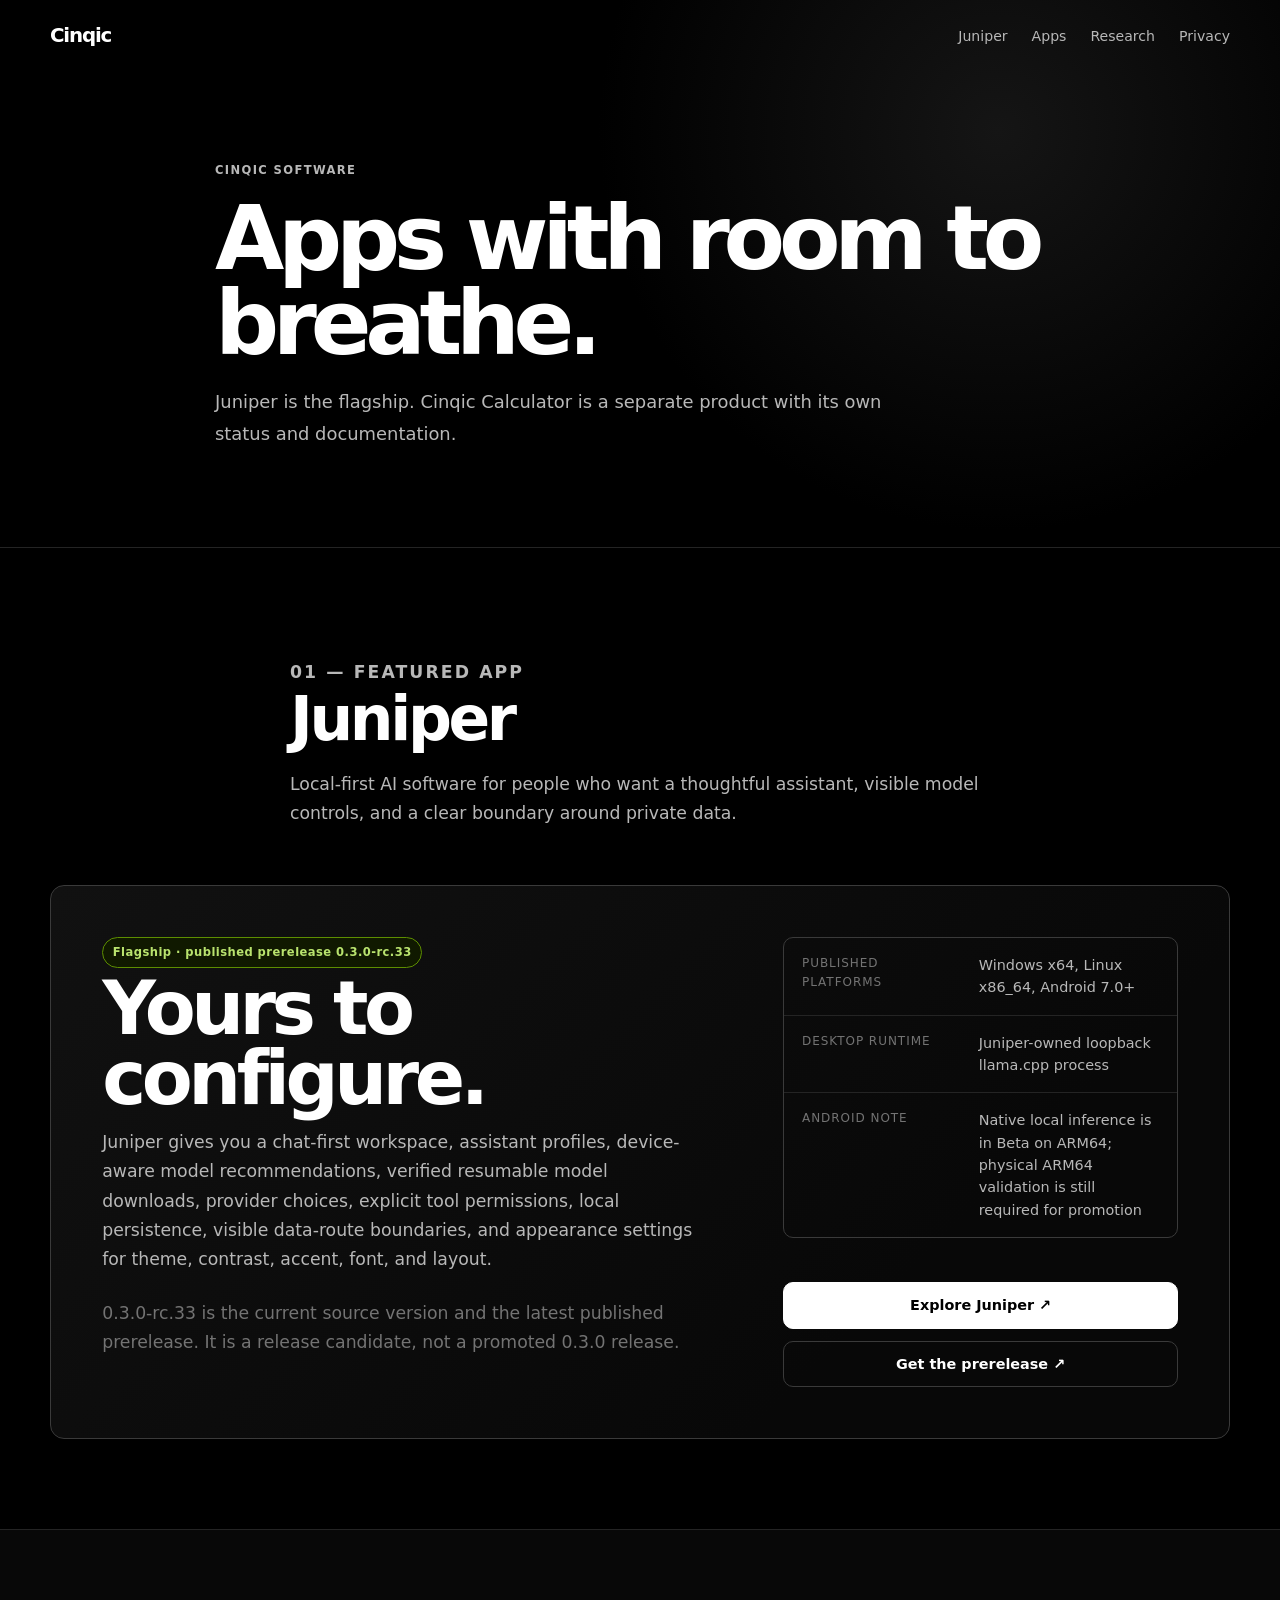
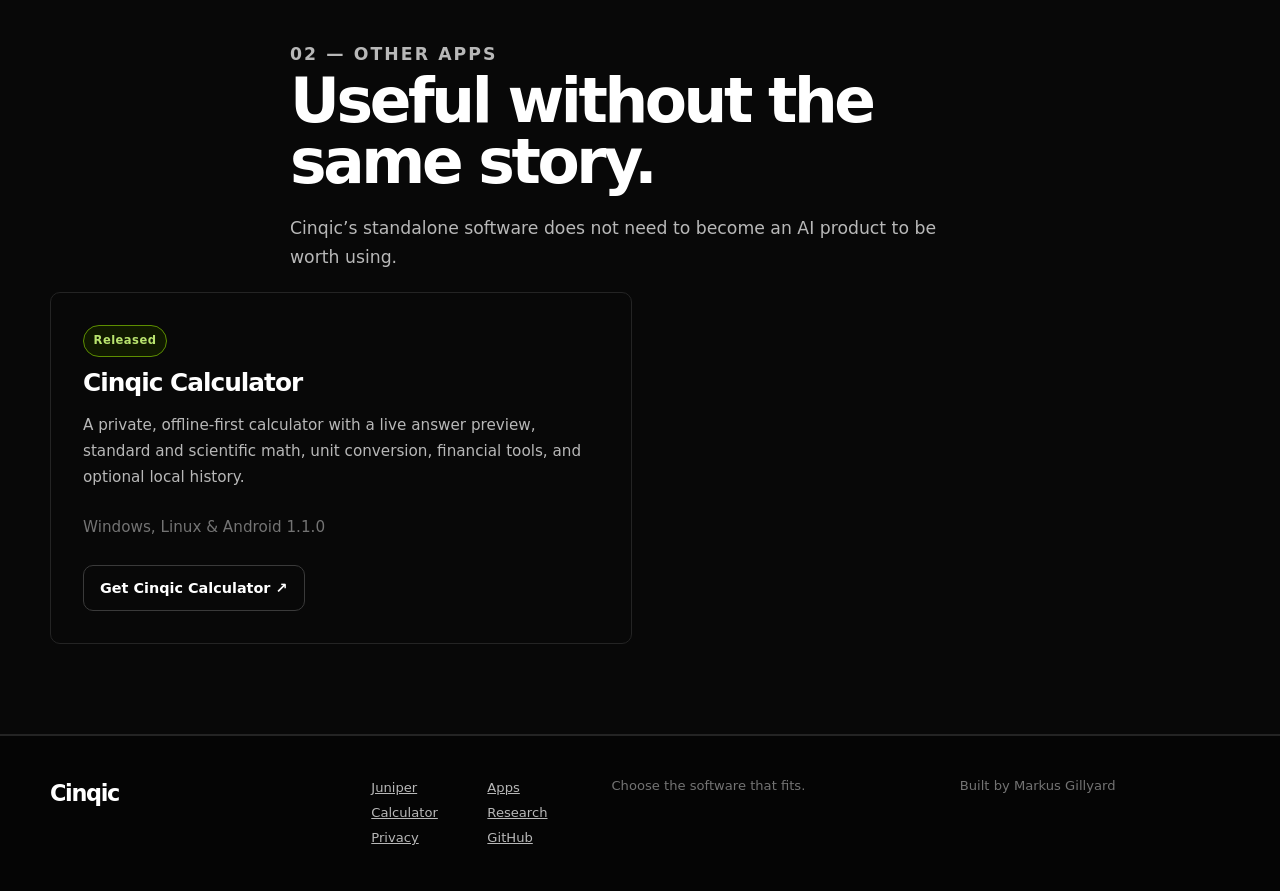
==== apps/index.html @ c2f8bd8b "Remove Cinqic Notes, refresh research, move links to Cinqic-Research Cinqic Notes is no longer part " ====
<!doctype html>
<html lang="en">
<head>
  <meta charset="utf-8">
  <meta name="viewport" content="width=device-width,initial-scale=1">
  <meta name="description" content="Browse Cinqic Apps: Juniper and Cinqic Calculator.">
  <meta name="theme-color" content="#000000">
  <link rel="canonical" href="https://cinqic.com/apps/">
  <meta property="og:title" content="Apps | Cinqic">
  <meta property="og:description" content="Explore Cinqic's standalone software, with Juniper as the flagship app.">
  <meta property="og:type" content="website">
  <meta property="og:url" content="https://cinqic.com/apps/">
  <meta property="og:image" content="https://cinqic.com/assets/img/cinqic-social.svg">
  <meta name="twitter:card" content="summary_large_image">
  <meta name="twitter:title" content="Apps | Cinqic">
  <meta name="twitter:description" content="Explore Cinqic's standalone software, with Juniper as the flagship app.">
  <meta name="twitter:image" content="https://cinqic.com/assets/img/cinqic-social.svg">
  <link rel="icon" href="/favicon.svg" type="image/svg+xml">
  <link rel="manifest" href="/site.webmanifest">
  <link rel="stylesheet" href="/assets/css/site.css">
  <title>Apps | Cinqic</title>
</head>
<body>
  <a class="skip" href="#main-content">Skip to content</a>
  <header class="site-header" data-header><div class="shell header-inner"><a class="wordmark" href="/" aria-label="Cinqic home">Cinqic</a><button class="menu-button" type="button" aria-expanded="false" aria-controls="site-nav">Menu</button><nav aria-label="Main navigation"><ul class="nav-list" id="site-nav"><li><a href="/juniper/">Juniper</a></li><li><a href="/apps/" aria-current="page">Apps</a></li><li><a href="/research/">Research</a></li><li><a href="/privacy/">Privacy</a></li></ul></nav></div></header>

  <main id="main-content">
    <section class="page-hero page-hero--compact" aria-labelledby="hero-title"><div class="shell prose" data-reveal><p class="eyebrow">Cinqic software</p><h1 id="hero-title">Apps with room to breathe.</h1><p>Juniper is the flagship. Cinqic Calculator is a separate product with its own status and documentation.</p></div></section>

    <section class="section" aria-labelledby="juniper-title">
      <div class="shell section-heading" data-reveal><p class="section-index">01 &mdash; Featured app</p><h2 id="juniper-title">Juniper</h2><p>Local-first AI software for people who want a thoughtful assistant, visible model controls, and a clear boundary around private data.</p></div>
      <div class="shell app-featured" data-reveal>
        <div class="app-featured-copy"><span class="status-pill status-pill--active">Flagship · published prerelease 0.3.0-rc.33</span><h2>Yours to configure.</h2><p>Juniper gives you a chat-first workspace, assistant profiles, device-aware model recommendations, verified resumable model downloads, provider choices, explicit tool permissions, local persistence, visible data-route boundaries, and appearance settings for theme, contrast, accent, font, and layout.</p><p class="detail-note">0.3.0-rc.33 is the current source version and the latest published prerelease. It is a release candidate, not a promoted 0.3.0 release.</p></div>
        <div class="app-featured-side"><dl class="spec-panel" aria-label="Juniper availability"><div><dt>Published platforms</dt><dd>Windows x64, Linux x86_64, Android 7.0+</dd></div><div><dt>Desktop runtime</dt><dd>Juniper-owned loopback llama.cpp process</dd></div><div><dt>Android note</dt><dd>Native local inference is in Beta on ARM64; physical ARM64 validation is still required for promotion</dd></div></dl><div class="button-row"><a class="button primary" href="/juniper/">Explore Juniper ↗</a><a class="button secondary" href="https://github.com/Cinqic-Research/Juniper-App/releases/tag/v0.3.0-rc.33" rel="noopener noreferrer">Get the prerelease ↗</a></div></div>
      </div>
    </section>

    <section class="section section--soft" aria-labelledby="other-apps-title">
      <div class="shell section-heading" data-reveal><p class="section-index">02 &mdash; Other apps</p><h2 id="other-apps-title">Useful without the same story.</h2><p>Cinqic&rsquo;s standalone software does not need to become an AI product to be worth using.</p></div>
      <div class="shell app-grid" data-reveal>
        <article class="app-card"><span class="status-pill status-pill--active">Released</span><h3>Cinqic Calculator</h3><p>A private, offline-first calculator with a live answer preview, standard and scientific math, unit conversion, financial tools, and optional local history.</p><p class="detail-note">Windows, Linux &amp; Android 1.1.0</p><div class="button-row"><a class="button secondary" href="/calculator/">Get Cinqic Calculator ↗</a></div></article>
      </div>
    </section>

  </main>

  <footer class="site-footer"><div class="shell footer-grid footer-grid--wide"><p class="footer-wordmark">Cinqic</p><div class="footer-links"><a href="/juniper/">Juniper</a><a href="/apps/">Apps</a><a href="/calculator/">Calculator</a><a href="/research/">Research</a><a href="/privacy/">Privacy</a><a href="https://github.com/Cinqic-Research/cinqic.com" rel="noopener noreferrer">GitHub</a></div><p class="footer-note">Choose the software that fits.</p><p class="footer-note">Built by Markus Gillyard<br><span data-company-copy></span></p></div></footer>
  <script src="/assets/js/company.js"></script><script src="/assets/js/site.js"></script>
</body>
</html>
---- assets/css/site.css ----
:root{--background:#000;--surface:#080808;--surface-elevated:#101010;--surface-soft:#161616;--text-primary:#fff;--text-secondary:#b8b8b8;--text-muted:#737373;--border:#242424;--border-strong:#3a3a3a;--accent:#fff;--accent-contrast:#000;--max:1180px;--radius:10px;--space:clamp(4.5rem,9vw,9rem)}
.juniper-identity{display:flex;align-items:center;gap:.55rem}.juniper-identity img{width:22px;height:22px;object-fit:contain}.interface-concept{background:#050505}.interface-concept-layout{display:grid;grid-template-columns:minmax(250px,.7fr) minmax(0,1fr);gap:clamp(2.5rem,10vw,10rem);align-items:center}.interface-figure{max-width:520px;margin:0 auto}.interface-image-frame{overflow:hidden;border:1px solid var(--border-strong);border-radius:14px;background:#000}.interface-image-frame img{display:block;width:100%;height:auto}.interface-figure figcaption{margin-top:.8rem;color:var(--text-muted);font-size:.78rem;line-height:1.5}.interface-copy h2{margin:0;letter-spacing:-.055em;font-size:clamp(2.3rem,4.8vw,4.8rem);line-height:1}.interface-copy>p:not(.section-index){max-width:570px;margin:1.3rem 0 0;color:var(--text-secondary);font-size:clamp(1rem,1.35vw,1.12rem);line-height:1.7}
*{box-sizing:border-box}html{scroll-behavior:smooth;background:var(--background)}body{margin:0;background:var(--background);color:var(--text-primary);font-family:Inter,Geist,ui-sans-serif,system-ui,-apple-system,BlinkMacSystemFont,"Segoe UI",sans-serif;font-size:16px;line-height:1.55;overflow-x:hidden}body.menu-open{overflow:hidden}a{color:inherit}button{font:inherit}.shell{width:min(calc(100% - 2.5rem),var(--max));margin:auto}.skip{position:absolute;z-index:20;left:1rem;top:-4rem;background:#fff;color:#000;padding:.65rem 1rem;border-radius:0 0 7px 7px;font-weight:700}.skip:focus{top:0}.site-header{position:fixed;z-index:10;top:0;left:0;right:0;transition:background .25s,border-color .25s,backdrop-filter .25s}.site-header.is-scrolled{background:rgba(0,0,0,.84);border-bottom:1px solid var(--border);backdrop-filter:blur(14px)}.header-inner{height:72px;display:flex;align-items:center;gap:1.5rem}.wordmark,.footer-wordmark{font-size:1.24rem;font-weight:800;letter-spacing:-.06em;text-decoration:none}nav{margin-left:auto}.nav-list{display:flex;gap:1.5rem;list-style:none;padding:0;margin:0}.nav-list a{color:var(--text-secondary);font-size:.88rem;text-decoration:none;transition:color .2s}.nav-list a:hover,.nav-list a:focus-visible{color:#fff}.header-cta{border:1px solid var(--border-strong);border-radius:8px;padding:.48rem .72rem;font-size:.8rem;font-weight:700;text-decoration:none;white-space:nowrap;transition:background .2s,color .2s,transform .2s}.header-cta:hover{background:#fff;color:#000;transform:translateY(-1px)}.menu-button{display:none;border:1px solid var(--border-strong);border-radius:8px;background:transparent;color:#fff;padding:.45rem .7rem}.hero{min-height:100svh;display:flex;align-items:center;padding:7.5rem 0 4.5rem;border-bottom:1px solid var(--border);background:radial-gradient(circle at 75% 40%,#151515 0,transparent 30rem)}.hero-grid{display:grid;grid-template-columns:minmax(0,1.05fr) minmax(360px,.95fr);gap:clamp(2.5rem,7vw,7rem);align-items:center}.eyebrow,.section-index{margin:0 0 1rem;color:var(--text-muted);font-size:.72rem;font-weight:750;letter-spacing:.12em;text-transform:uppercase}.hero h1{max-width:750px;margin:0;letter-spacing:-.07em;font-size:clamp(3rem,6.8vw,6.65rem);line-height:.94}.lede{max-width:630px;margin:1.75rem 0 0;color:var(--text-secondary);font-size:clamp(1rem,1.5vw,1.2rem);line-height:1.65}.button-row{display:flex;flex-wrap:wrap;gap:.75rem;margin-top:2rem}.button{display:inline-flex;align-items:center;justify-content:center;gap:.5rem;min-height:46px;padding:.7rem 1rem;border:1px solid #fff;border-radius:var(--radius);font-size:.9rem;font-weight:750;text-decoration:none;transition:background .2s,color .2s,transform .2s}.button:hover{transform:translateY(-2px)}.button.primary{background:#fff;color:#000}.button.primary:hover{background:#dcdcdc}.button.secondary{border-color:var(--border-strong);color:#fff}.button.secondary:hover{background:#fff;color:#000}.hero-status,.launch-note{font-size:.82rem;color:var(--text-secondary)}.hero-status{display:flex;align-items:center;gap:.5rem;margin:2.5rem 0 0}.launch-note{margin:.45rem 0 0}.status-dot,.pulse{width:.45rem;height:.45rem;border-radius:50%;background:#fff;display:inline-block;box-shadow:0 0 0 4px #222;animation:blink 2.5s ease-in-out infinite}.product-preview{background:var(--surface);border:1px solid var(--border-strong);border-radius:14px;overflow:hidden;box-shadow:0 24px 80px rgba(0,0,0,.45);transform:perspective(1100px) rotateX(var(--tilt-x,0)) rotateY(var(--tilt-y,0));transition:transform .18s ease}.preview-top,.preview-footer,.preview-activity{display:flex;align-items:center;gap:.7rem;color:var(--text-muted);font-size:.7rem;letter-spacing:.06em;text-transform:uppercase}.preview-top{padding:.8rem 1rem;border-bottom:1px solid var(--border)}.preview-mark{display:grid;place-items:center;width:23px;height:23px;border:1px solid var(--border-strong);border-radius:50%;color:#fff;font-weight:800}.preview-local{margin-left:auto;color:#d4d4d4}.preview-body{padding:1.2rem}.preview-message{max-width:82%;margin-bottom:1.1rem}.preview-message span{display:block;margin-bottom:.35rem;color:var(--text-muted);font-size:.7rem;text-transform:uppercase;letter-spacing:.1em}.preview-message p{margin:0;padding:.75rem .85rem;border:1px solid var(--border);border-radius:8px;color:var(--text-secondary);font-size:.9rem}.preview-message.user{margin-left:auto}.preview-message.user p{background:#171717;color:#f5f5f5}.preview-activity{justify-content:space-between;margin-top:2rem;padding:.65rem 0;border-top:1px solid var(--border);font-size:.61rem}.preview-activity span:last-child{color:#555}.pulse{width:.3rem;height:.3rem;box-shadow:none}.preview-input{display:flex;align-items:center;justify-content:space-between;margin:0 1.2rem;padding:.75rem .85rem;border:1px solid var(--border-strong);border-radius:8px;color:var(--text-muted);font-size:.82rem}.preview-input button{display:grid;place-items:center;width:24px;height:24px;border:0;border-radius:5px;background:#fff;color:#000;font-weight:800}.preview-footer{justify-content:space-between;padding:1rem 1.2rem;font-size:.6rem}.section{padding:var(--space) 0;border-bottom:1px solid var(--border)}.split-layout{display:grid;grid-template-columns:minmax(0,.9fr) minmax(0,1.1fr);gap:clamp(2rem,9vw,10rem);align-items:start}.section h2,.choice-section h2,.closing h2{margin:0;letter-spacing:-.055em;font-size:clamp(2.3rem,4.8vw,4.8rem);line-height:1}.intro-copy p,.section-heading>p,.development-intro>p,.company-grid>div>p{margin:0;color:var(--text-secondary);font-size:clamp(1rem,1.35vw,1.12rem);line-height:1.7}.principles-grid{display:grid;grid-template-columns:repeat(4,1fr);margin-top:clamp(3rem,7vw,6rem);border-top:1px solid var(--border)}.principles-grid article{min-height:220px;padding:1.3rem 1.25rem;border-right:1px solid var(--border);transition:background .2s}.principles-grid article:first-child{border-left:1px solid var(--border)}.principles-grid article:hover{background:var(--surface)}.principles-grid span{color:var(--text-muted);font-size:.7rem}.principles-grid h3{margin:4rem 0 .6rem;font-size:1.02rem}.principles-grid p{margin:0;color:var(--text-secondary);font-size:.88rem}.development{background:var(--surface)}.development-grid,.company-grid{display:grid;grid-template-columns:repeat(2,minmax(0,1fr));gap:clamp(2.5rem,9vw,9rem);align-items:start}.development-intro h2{margin:.35rem 0;letter-spacing:-.06em;font-size:clamp(3.5rem,6vw,6rem);line-height:.9}.section-lede{margin-bottom:1.7rem!important;color:#fff!important;font-size:1.2rem!important}.spec-panel{margin:0;border:1px solid var(--border-strong);border-radius:var(--radius);overflow:hidden}.spec-panel div{display:grid;grid-template-columns:45% 1fr;gap:1rem;padding:1rem 1.1rem;border-bottom:1px solid var(--border)}.spec-panel div:last-child{border:0}.spec-panel dt{color:var(--text-muted);font-size:.75rem;text-transform:uppercase;letter-spacing:.08em}.spec-panel dd{margin:0;color:var(--text-secondary);font-size:.9rem}.system-row{display:flex;align-items:center;flex-wrap:wrap;gap:.65rem;margin-top:4rem;padding-top:1.4rem;border-top:1px solid var(--border);color:var(--text-muted);font-size:.78rem}.system-row i{width:14px;height:1px;background:var(--border-strong)}.system-row strong{color:#fff;font-weight:650}.section-heading{max-width:700px}.section-heading>p{margin-top:1.3rem}.ecosystem-layout{display:grid;grid-template-columns:minmax(0,1.4fr) minmax(260px,.6fr);gap:clamp(2rem,6vw,6rem);margin-top:4rem;align-items:center}.orbit{position:relative;min-height:480px;border:1px solid var(--border);border-radius:14px;background:radial-gradient(circle at center,#141414 0,transparent 34%),linear-gradient(90deg,transparent calc(50% - .5px),#222 calc(50% - .5px),#222 calc(50% + .5px),transparent calc(50% + .5px)),linear-gradient(transparent calc(50% - .5px),#222 calc(50% - .5px),#222 calc(50% + .5px),transparent calc(50% + .5px))}.orbit:before,.orbit:after{content:"";position:absolute;border:1px solid #282828;border-radius:50%;inset:18% 26%}.orbit:after{inset:7% 15%;border-style:dashed}.orbit-core{position:absolute;top:50%;left:50%;z-index:1;display:flex;flex-direction:column;align-items:center;justify-content:center;width:108px;height:108px;transform:translate(-50%,-50%);border:1px solid #fff;border-radius:50%;background:#fff;color:#000;font-size:1.05rem;font-weight:800;letter-spacing:-.04em}.orbit-core small{font-size:.58rem;font-weight:600;letter-spacing:.04em;text-transform:uppercase}.orbit-item{position:absolute;z-index:2;border:1px solid var(--border-strong);border-radius:7px;background:#0c0c0c;color:var(--text-secondary);padding:.55rem .65rem;font-size:.76rem;text-align:left;cursor:pointer;transition:background .2s,color .2s,border-color .2s,transform .2s}.orbit-item:hover,.orbit-item:focus-visible,.orbit-item.active{border-color:#fff;background:#fff;color:#000;transform:translateY(-2px)}.orbit-item span{margin-right:.35rem;font-size:.58rem;opacity:.7}.orbit-item:nth-of-type(2){top:12%;left:12%}.orbit-item:nth-of-type(3){top:12%;right:12%}.orbit-item:nth-of-type(4){top:46%;left:5%}.orbit-item:nth-of-type(5){top:46%;right:5%}.orbit-item:nth-of-type(6){bottom:12%;left:12%}.orbit-item:nth-of-type(7){bottom:12%;right:12%}.ecosystem-detail{border-left:1px solid var(--border-strong);padding-left:1.5rem}.ecosystem-detail h3{margin:0 0 .85rem;font-size:1.6rem;letter-spacing:-.04em}.ecosystem-detail>p:not(.eyebrow){margin:0;color:var(--text-secondary)}.detail-note{margin-top:1.5rem!important;color:var(--text-muted)!important;font-size:.78rem}.philosophy{background:#050505}.philosophy-list{display:grid;grid-template-columns:repeat(2,1fr);margin-top:4.5rem;border-top:1px solid var(--border)}.philosophy-list article{padding:1.35rem 0;display:grid;grid-template-columns:1fr 1.1fr;gap:1.5rem;border-bottom:1px solid var(--border)}.philosophy-list article:nth-child(odd){padding-right:2rem;border-right:1px solid var(--border)}.philosophy-list article:nth-child(even){padding-left:2rem}.philosophy-list h3{margin:0;font-size:.95rem}.philosophy-list p{margin:0;color:var(--text-secondary);font-size:.88rem}.philosophy-close{max-width:760px;margin-top:4rem}.philosophy-close p{margin:0;color:#fff;font-size:clamp(1.35rem,2.1vw,2rem);line-height:1.35;letter-spacing:-.03em}.philosophy-close small{display:block;margin-top:1.1rem;color:var(--text-muted)}.choice-section{padding:var(--space) 0;border-bottom:1px solid var(--border);background:#fff;color:#000}.choice-section h2{max-width:700px}.choice-section p:last-child{max-width:770px;margin:1.5rem 0 0;font-size:clamp(1.1rem,1.7vw,1.4rem);line-height:1.55}.choice-section .section-index{color:#555}.company-grid>div>p:first-of-type{margin-top:1.4rem}.company-grid .launch-note{margin-top:1rem!important;font-size:.82rem}.value-list{display:grid;grid-template-columns:repeat(2,1fr);gap:0;margin:0;padding:0;list-style:none;counter-reset:value;border-top:1px solid var(--border)}.value-list li{counter-increment:value;padding:.85rem 0;border-bottom:1px solid var(--border);color:var(--text-secondary);font-size:.86rem}.value-list li:before{content:"0" counter(value);display:block;margin-bottom:.25rem;color:var(--text-muted);font-size:.65rem}.value-list li:nth-child(odd){padding-right:1rem;border-right:1px solid var(--border)}.value-list li:nth-child(even){padding-left:1rem}.closing{padding:var(--space) 0;background:radial-gradient(circle at 50% 100%,#1a1a1a 0,transparent 28rem)}.closing-inner{max-width:780px}.closing h2{max-width:700px}.closing p:not(.eyebrow){max-width:620px;margin:1.5rem 0 0;color:var(--text-secondary);font-size:1.1rem}.site-footer{padding:2.5rem 0;border-top:1px solid var(--border);background:#050505;color:var(--text-secondary);font-size:.82rem}.footer-grid{display:grid;grid-template-columns:1.2fr 1fr .6fr 1fr;gap:1.5rem}.footer-grid p{margin:0}.footer-grid a{color:var(--text-secondary);line-height:1.9}.footer-wordmark{color:#fff;font-size:1.4rem}[data-reveal]{opacity:0;transform:translateY(16px);transition:opacity .55s ease,transform .55s ease}[data-reveal].is-visible{opacity:1;transform:none}:focus-visible{outline:2px solid #fff;outline-offset:3px}@keyframes blink{50%{opacity:.4}}
@media(max-width:820px){.header-inner{height:64px;gap:.65rem}.menu-button{display:block;margin-left:auto}.header-cta{display:none}.nav-list{position:absolute;top:64px;right:1.25rem;left:1.25rem;display:none;flex-direction:column;gap:0;border:1px solid var(--border-strong);border-radius:10px;background:#080808;padding:.5rem}.nav-list.is-open{display:flex}.nav-list a{display:block;padding:.75rem}.hero{padding-top:6rem}.hero-grid,.split-layout,.development-grid,.company-grid,.ecosystem-layout,.interface-concept-layout{grid-template-columns:1fr}.hero-grid{gap:3rem}.product-preview{max-width:600px}.principles-grid{grid-template-columns:repeat(2,1fr)}.principles-grid article:nth-child(3){border-left:1px solid var(--border)}.philosophy-list{grid-template-columns:1fr}.philosophy-list article:nth-child(odd),.philosophy-list article:nth-child(even){padding:1.2rem 0;border-right:0}.interface-figure{max-width:480px;margin-left:0}.footer-grid{grid-template-columns:repeat(2,1fr)}}
@media(max-width:560px){.shell{width:min(calc(100% - 2rem),var(--max))}.hero h1{font-size:clamp(2.85rem,15vw,4.2rem)}.hero-status{align-items:flex-start;line-height:1.45}.principles-grid{grid-template-columns:1fr}.principles-grid article,.principles-grid article:nth-child(3){min-height:auto;border-left:1px solid var(--border);border-bottom:1px solid var(--border)}.principles-grid h3{margin:1.7rem 0 .5rem}.spec-panel div{grid-template-columns:1fr;gap:.25rem}.system-row{gap:.55rem}.system-row i{display:none}.orbit{min-height:auto;display:grid;gap:.65rem;padding:1rem;background:#080808}.orbit:before,.orbit:after{display:none}.orbit-core{position:static;width:100%;height:auto;transform:none;padding:.8rem;border-radius:8px}.orbit-item,.orbit-item:nth-of-type(n){position:static;width:100%;padding:.75rem}.ecosystem-detail{padding-left:1rem}.philosophy-list article{grid-template-columns:1fr;gap:.4rem}.value-list{grid-template-columns:1fr}.value-list li:nth-child(odd),.value-list li:nth-child(even){padding: .8rem 0;border-right:0}.footer-grid{grid-template-columns:1fr;gap:.85rem}.button-row{flex-direction:column}.button{width:100%}}
.orbit-item:nth-of-type(1){top:12%;left:12%}.orbit-item:nth-of-type(2){top:12%;right:12%;left:auto}.orbit-item:nth-of-type(3){top:46%;left:5%;right:auto}.orbit-item:nth-of-type(4){top:46%;right:5%;left:auto}.orbit-item:nth-of-type(5){bottom:12%;left:12%;right:auto;top:auto}.orbit-item:nth-of-type(6){bottom:12%;right:12%;left:auto;top:auto}
[data-reveal]{opacity:1;transform:none}[data-reveal].will-reveal{opacity:0;transform:translateY(16px)}[data-reveal].will-reveal.is-visible{opacity:1;transform:none}
@media(max-width:560px){.orbit-item,.orbit-item:nth-of-type(n){position:static;top:auto;right:auto;bottom:auto;left:auto;width:100%;padding:.75rem}}
@media(prefers-reduced-motion:reduce){html{scroll-behavior:auto}*,*:before,*:after{animation-duration:.01ms!important;animation-iteration-count:1!important;transition-duration:.01ms!important}[data-reveal]{opacity:1;transform:none}}
.hero-copy{max-width:820px}.hero-word-heading{max-width:900px;margin:0;letter-spacing:-.07em;font-size:clamp(2.6rem,6.4vw,6rem);line-height:1.02}.hero-word-heading .word{display:inline-block;transition:opacity .2s ease}.hero-word-heading .word:hover,.hero-word-heading .word:focus-visible{opacity:.55}
.release-grid{display:grid;grid-template-columns:repeat(2,minmax(0,1fr));gap:clamp(2.5rem,9vw,9rem);align-items:start}.release-intro h2{margin:.35rem 0;letter-spacing:-.06em;font-size:clamp(3rem,5.5vw,5.5rem);line-height:.95}.release-intro>p{margin:0;color:var(--text-secondary);font-size:clamp(1rem,1.35vw,1.12rem);line-height:1.7}
.release-details{margin-top:1.5rem;color:var(--text-secondary);font-size:.92rem;line-height:1.65}.release-details summary{cursor:pointer;color:#fff;font-weight:650;font-size:.88rem}.release-details summary:focus-visible{outline:2px solid #fff;outline-offset:3px}.release-details p{margin:.9rem 0 0}
.release-goal{margin-top:3.5rem;padding-top:1.4rem;border-top:1px solid var(--border);color:var(--text-muted);font-size:.85rem;line-height:1.65;max-width:820px}
@media(max-width:820px){.release-grid{grid-template-columns:1fr}}
@media(max-width:560px){.hero-word-heading{font-size:clamp(2.4rem,11vw,3.4rem)}}
.tool-flow{display:grid;gap:0;margin:2rem 0 0;padding:0;list-style:none;counter-reset:tool-step}.tool-flow li{display:grid;grid-template-columns:7rem 1fr;gap:1rem;padding:1rem 0;border-top:1px solid var(--border);counter-increment:tool-step}.tool-flow li:before{content:"0" counter(tool-step);color:var(--text-muted);font-size:.7rem}.tool-flow strong{font-size:.94rem}.tool-flow span{color:var(--text-secondary);font-size:.88rem}.phase-list{display:grid;grid-template-columns:repeat(2,minmax(0,1fr));gap:0;margin-top:3.5rem;padding:0;list-style:none;border-top:1px solid var(--border);counter-reset:phase}.phase-list li{display:grid;grid-template-columns:5.2rem minmax(0,1fr);gap:1rem;padding:1rem 0;border-bottom:1px solid var(--border);counter-increment:phase}.phase-list li:nth-child(odd){padding-right:1.5rem;border-right:1px solid var(--border)}.phase-list li:nth-child(even){padding-left:1.5rem}.phase-list li:before{content:"0" counter(phase);color:var(--text-muted);font-size:.7rem}.phase-list span{color:var(--text-muted);font-size:.72rem}.phase-list strong{font-size:.92rem;font-weight:650}.phase-list em{grid-column:2;color:#fff;font-size:.76rem;font-style:normal}.prose{max-width:780px}.page-hero{min-height:100svh;padding:8rem 0 5rem}.prose h1{margin:.35rem 0 2rem;font-size:clamp(3rem,7vw,6rem);letter-spacing:-.07em;line-height:.95}.prose h2{margin:2.5rem 0 .75rem;font-size:1.35rem;letter-spacing:-.04em}.prose p{color:var(--text-secondary);line-height:1.75}.prose .button{margin-top:1rem}
@media(max-width:820px){.phase-list{grid-template-columns:1fr}.phase-list li:nth-child(odd),.phase-list li:nth-child(even){padding:1rem 0;border-right:0}.phase-list li:nth-child(odd){border-right:0}.phase-list li:before{content:""}.phase-list li{grid-template-columns:5.2rem minmax(0,1fr)}}
@media(max-width:560px){.tool-flow li{grid-template-columns:1fr;gap:.35rem}.phase-list li{grid-template-columns:1fr;gap:.35rem}.phase-list em{grid-column:auto}}

/* Current information architecture and shared page primitives. */
:root{--space:clamp(4rem,7vw,7rem)}
.hero--flagship{background:radial-gradient(circle at 82% 38%,#171717 0,transparent 27rem)}
.hero--flagship .hero-copy{max-width:720px}
.hero--flagship h1{max-width:720px}
.hero-kicker{display:flex;align-items:center;gap:.65rem;margin:0 0 1rem;color:var(--text-muted);font-size:.72rem;font-weight:750;letter-spacing:.12em;text-transform:uppercase}
.hero-kicker .status-dot{width:.4rem;height:.4rem;box-shadow:0 0 0 3px #222;animation:none}
.hero-support{max-width:640px;margin:1.1rem 0 0;color:var(--text-muted);font-size:.86rem;line-height:1.6}
.hero-support a,.app-card a,.research-card a,.history-note a{color:#fff;text-underline-offset:3px}
.hero-support a:hover,.app-card a:hover,.research-card a:hover,.history-note a:hover{color:var(--text-secondary)}
.product-preview--flagship{max-width:520px;margin-left:auto}
.preview-rail{display:grid;grid-template-columns:1fr auto;gap:1rem;padding:1rem 1.2rem;border-top:1px solid var(--border);color:var(--text-secondary);font-size:.78rem}
.preview-rail strong{color:#fff;font-weight:650}
.preview-rail span:last-child{color:var(--text-muted)}
.section--soft{background:var(--surface)}
.section--deep{background:#050505}
.section-heading h2{max-width:760px}
.section-heading--wide{max-width:860px}
.section-heading--wide>p{max-width:680px}
.text-link{display:inline-block;margin-top:1.5rem;color:#fff;font-weight:700;text-underline-offset:4px}
.text-link:hover{color:var(--text-secondary)}
.app-featured{display:grid;grid-template-columns:minmax(0,1.2fr) minmax(240px,.8fr);gap:clamp(2rem,7vw,7rem);align-items:start;margin-top:3.5rem;padding:clamp(1.5rem,4vw,3.25rem);border:1px solid var(--border-strong);border-radius:14px;background:linear-gradient(135deg,#111 0%,#080808 72%)}
.app-featured h2{margin:.35rem 0 .9rem;letter-spacing:-.06em;font-size:clamp(2.8rem,5.8vw,5.5rem);line-height:.94}
.app-featured-copy>p:not(.eyebrow){max-width:650px;margin:0;color:var(--text-secondary);font-size:1.08rem;line-height:1.7}
.app-featured-side{display:grid;gap:.75rem}
.app-featured-side .spec-panel{height:max-content}
.app-featured-side .button{width:100%}
.status-pill{display:inline-flex;align-items:center;width:max-content;padding:.36rem .6rem;border:1px solid var(--border-strong);border-radius:99px;color:var(--text-secondary);font-size:.72rem;font-weight:700;letter-spacing:.04em}
.status-pill--active{border-color:#5d8e00;color:#b9e36e;background:#101900}
.status-pill--muted{color:var(--text-muted)}
.app-grid{display:grid;grid-template-columns:repeat(2,minmax(0,1fr));gap:1rem;margin-top:1.25rem}
.app-card,.research-card,.history-note{padding:clamp(1.25rem,2.5vw,2rem);border:1px solid var(--border);border-radius:var(--radius);background:var(--surface)}
.app-card{min-height:270px;display:flex;flex-direction:column}
.app-card h3,.research-card h3{margin:.45rem 0 .7rem;font-size:1.55rem;letter-spacing:-.04em}
.app-card p,.research-card p,.history-note p{margin:0;color:var(--text-secondary);font-size:.95rem;line-height:1.7}
.app-card .button-row,.research-card .button-row{margin-top:auto;padding-top:1.5rem}
.facts-grid{display:grid;grid-template-columns:repeat(3,minmax(0,1fr));gap:1px;margin-top:3.25rem;border:1px solid var(--border);background:var(--border)}
.facts-grid article{min-height:145px;padding:1.3rem;background:var(--surface)}
.facts-grid span{color:var(--text-muted);font-size:.7rem;letter-spacing:.08em;text-transform:uppercase}
.facts-grid h3{margin:2.4rem 0 .45rem;font-size:1rem}
.facts-grid p{margin:0;color:var(--text-secondary);font-size:.85rem;line-height:1.6}
.research-card{display:grid;grid-template-columns:1fr auto;gap:1rem;align-items:start;margin-top:3.25rem;background:#080808}
.research-card .button-row{grid-column:2;grid-row:1 / span 2;margin:0;padding:0}
.research-card .button{white-space:nowrap}
.page-hero--compact{min-height:auto;padding:10rem 0 5rem;border-bottom:1px solid var(--border);background:radial-gradient(circle at 78% 24%,#151515 0,transparent 25rem)}
.page-hero--compact .prose{max-width:850px}
.page-hero--compact .prose h1{max-width:850px;margin-bottom:1.25rem}
.page-hero--compact .prose>p:not(.eyebrow):not(.hero-status){max-width:680px;font-size:1.12rem}
.page-hero--compact .hero-status{margin-top:1.6rem}
.page-hero--compact .button-row{margin-top:1.6rem}
.feature-grid{display:grid;grid-template-columns:repeat(2,minmax(0,1fr));gap:1rem;margin-top:3.25rem}
.feature-card{padding:1.4rem 1.25rem;border-top:1px solid var(--border-strong);background:transparent}
.feature-card span{color:var(--text-muted);font-size:.7rem;letter-spacing:.08em}
.feature-card h3{margin:1.8rem 0 .5rem;font-size:1.06rem}
.feature-card p{margin:0;color:var(--text-secondary);font-size:.9rem;line-height:1.65}
.release-panel{display:grid;grid-template-columns:minmax(0,1fr) minmax(250px,.85fr);gap:clamp(2rem,8vw,8rem);align-items:start;margin-top:3.25rem;padding-top:1.5rem;border-top:1px solid var(--border)}
.release-panel h3{margin:0 0 .55rem;font-size:1.2rem}
.release-panel p{margin:0;color:var(--text-secondary);font-size:.92rem;line-height:1.65}
.release-panel .button-row{margin-top:1.25rem}
.link-list{display:grid;gap:.7rem;margin:0;padding:0;list-style:none}
.link-list li{padding-bottom:.7rem;border-bottom:1px solid var(--border);color:var(--text-secondary);font-size:.85rem;line-height:1.5}
.link-list li:last-child{border-bottom:0}
.link-list a{color:#fff;text-underline-offset:3px}
.callout{margin-top:2rem;padding:1rem 1.15rem;border-left:2px solid #fff;background:var(--surface);color:var(--text-secondary);font-size:.88rem;line-height:1.65}
.callout strong{color:#fff}
.phase-summary{display:grid;grid-template-columns:repeat(4,minmax(0,1fr));gap:1px;margin-top:3.25rem;border:1px solid var(--border);background:var(--border)}
.phase-summary article{min-height:170px;padding:1.2rem;background:#080808}
.phase-summary span{color:var(--text-muted);font-size:.7rem;letter-spacing:.08em;text-transform:uppercase}
.phase-summary h3{margin:2rem 0 .45rem;font-size:1rem}
.phase-summary p{margin:0;color:var(--text-secondary);font-size:.82rem;line-height:1.55}
.research-detail{display:grid;grid-template-columns:minmax(0,1fr) minmax(240px,.75fr);gap:clamp(2rem,8vw,8rem);align-items:start;margin-top:3.25rem}
.research-detail h3{margin:0 0 .7rem;font-size:1.35rem;letter-spacing:-.03em}
.research-detail p{margin:0;color:var(--text-secondary);font-size:.95rem;line-height:1.7}
.research-detail>div:first-child p+p:not(.detail-note){margin-top:.9rem}
.research-detail code{font-size:.88em}
.history-note{margin-top:1.25rem;background:#080808}
.history-note .eyebrow{margin-bottom:.55rem}
.footer-grid--wide{grid-template-columns:1.1fr .8fr 1.2fr 1fr}
.footer-links{display:grid;grid-template-columns:repeat(2,minmax(0,1fr));gap:0 1rem}
.footer-links a{line-height:1.9}
.footer-note{color:var(--text-muted)}
@media(max-width:820px){.app-featured,.release-panel,.research-detail{grid-template-columns:1fr}.product-preview--flagship{margin:0;max-width:600px}.app-grid{grid-template-columns:1fr}.facts-grid{grid-template-columns:1fr}.research-card{grid-template-columns:1fr}.research-card .button-row{grid-column:auto;grid-row:auto;margin-top:.75rem}.phase-summary{grid-template-columns:repeat(2,minmax(0,1fr))}.footer-grid--wide{grid-template-columns:repeat(2,1fr)}}
@media(max-width:560px){.phase-summary,.feature-grid{grid-template-columns:1fr}.app-featured{padding:1.25rem}.footer-grid--wide{grid-template-columns:1fr}.footer-links{grid-template-columns:1fr}.release-panel{padding-top:1rem}}
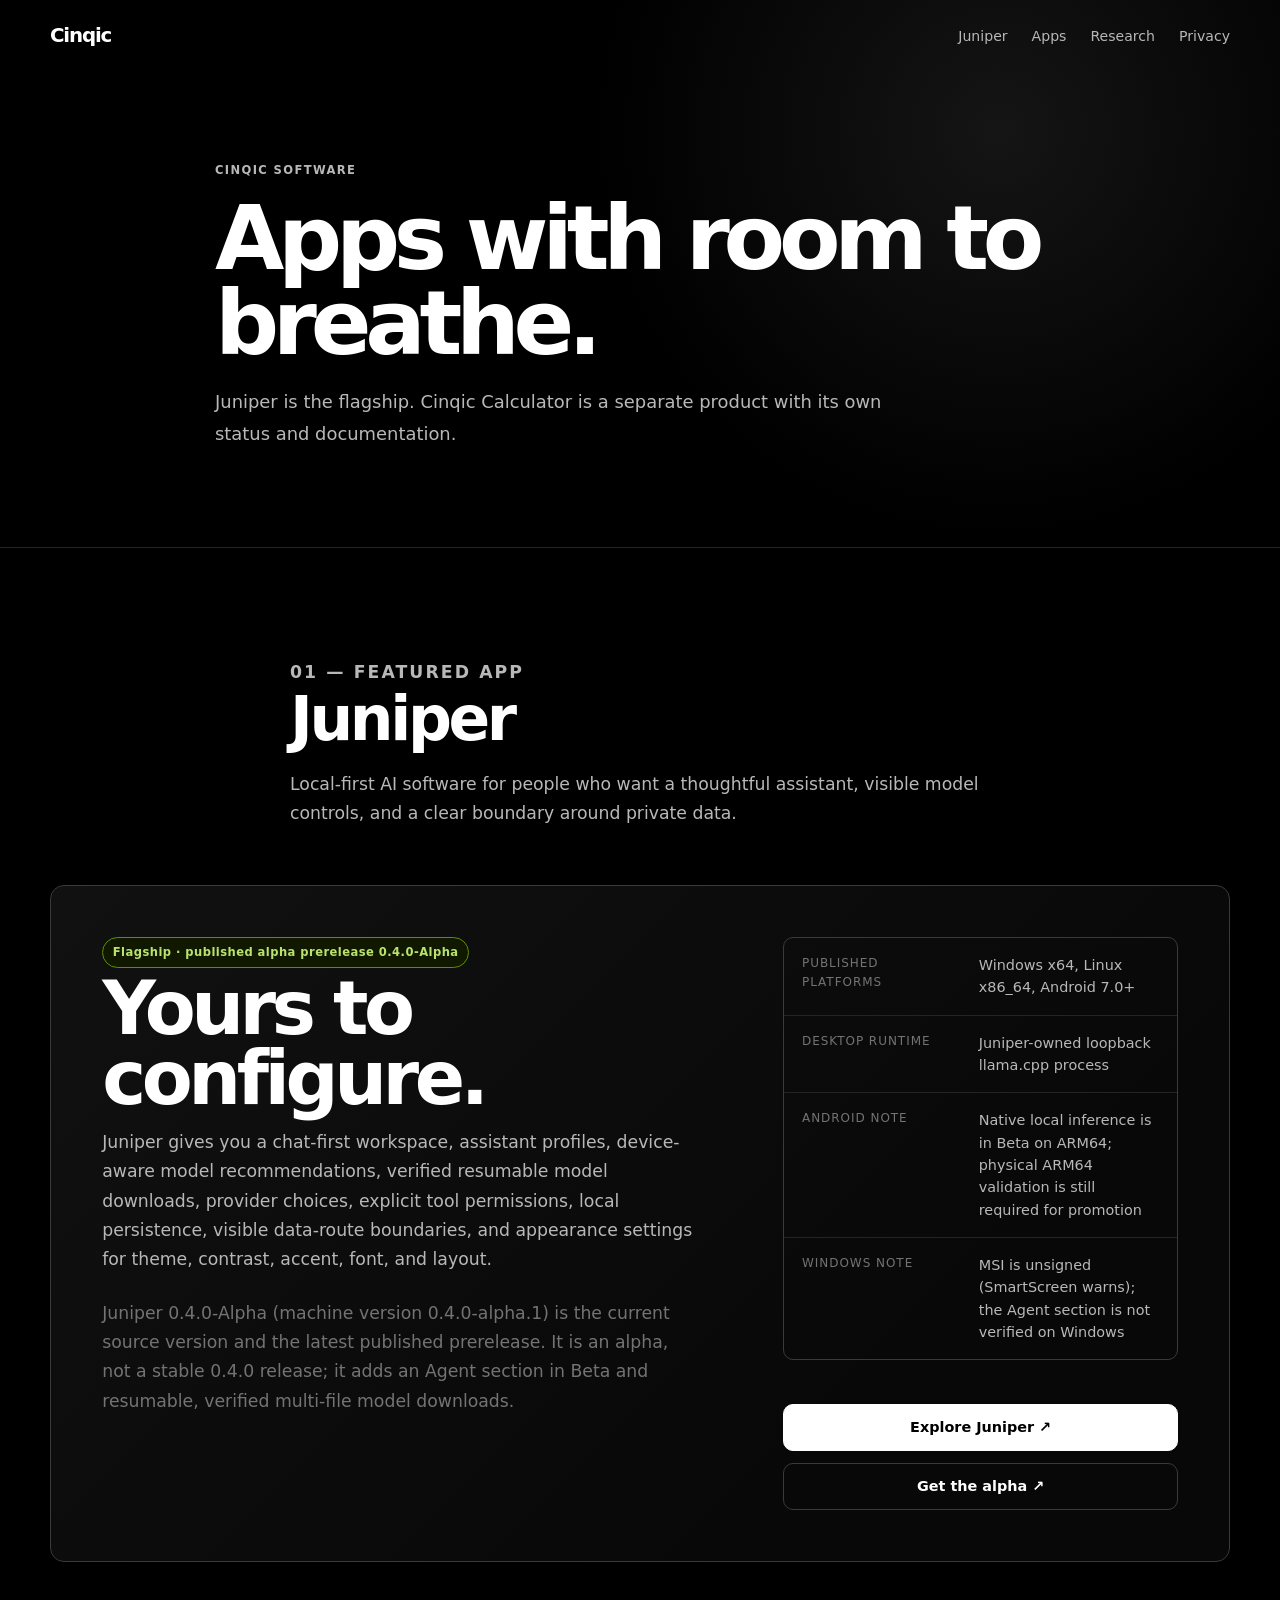
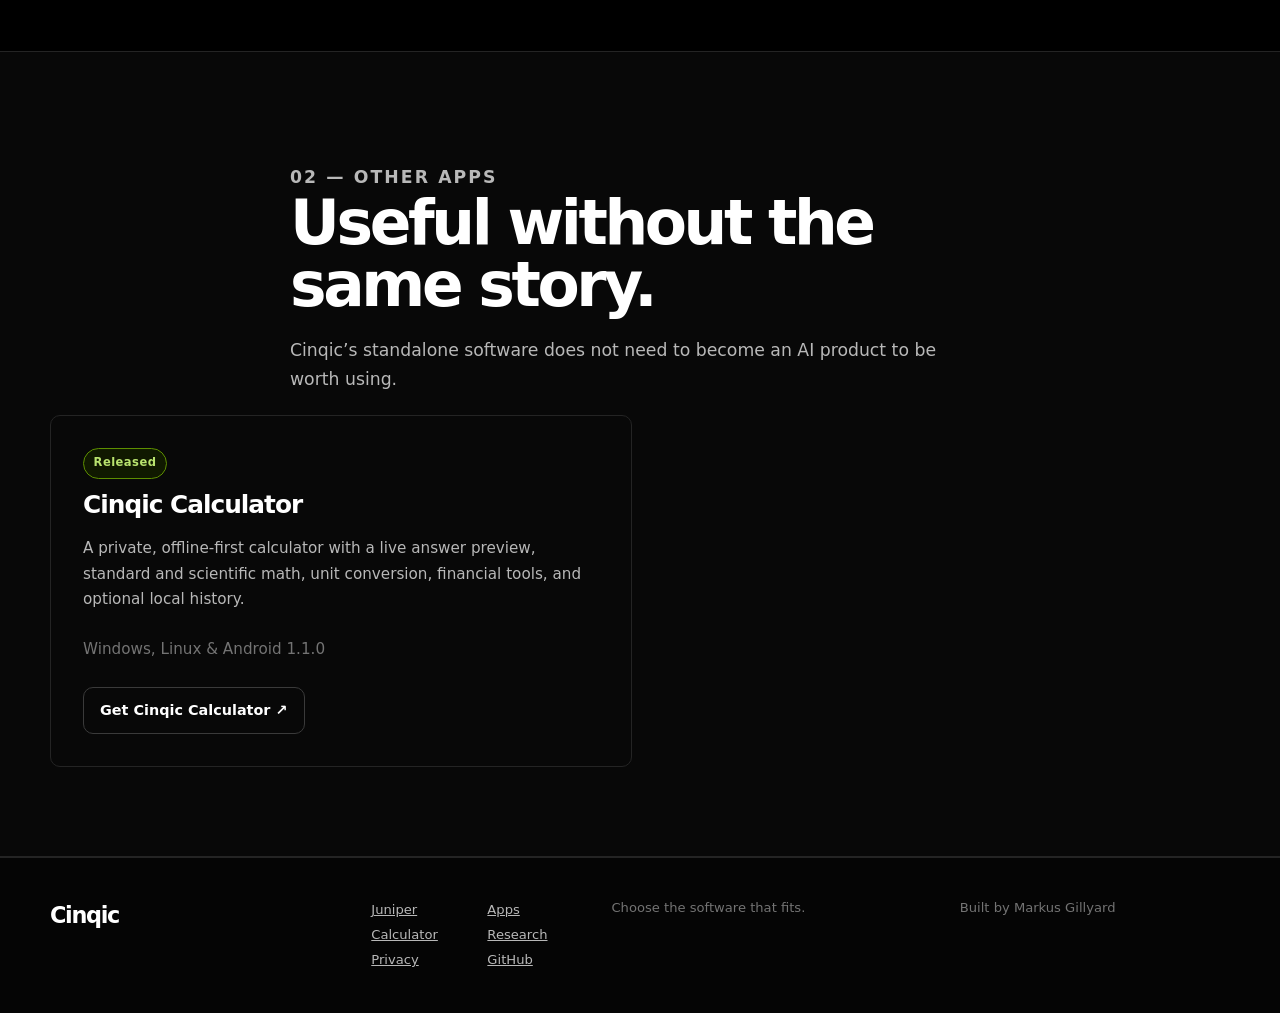
==== commit cc61634f: "Juniper: 0.4.0-Alpha release copy, links, platform statuses Co-Authored-By: Claude Fable 5.1 <norepl" ====
--- a/apps/index.html
+++ b/apps/index.html
@@ -30,8 +30,8 @@
     <section class="section" aria-labelledby="juniper-title">
       <div class="shell section-heading" data-reveal><p class="section-index">01 &mdash; Featured app</p><h2 id="juniper-title">Juniper</h2><p>Local-first AI software for people who want a thoughtful assistant, visible model controls, and a clear boundary around private data.</p></div>
       <div class="shell app-featured" data-reveal>
-        <div class="app-featured-copy"><span class="status-pill status-pill--active">Flagship · published prerelease 0.3.0-rc.33</span><h2>Yours to configure.</h2><p>Juniper gives you a chat-first workspace, assistant profiles, device-aware model recommendations, verified resumable model downloads, provider choices, explicit tool permissions, local persistence, visible data-route boundaries, and appearance settings for theme, contrast, accent, font, and layout.</p><p class="detail-note">0.3.0-rc.33 is the current source version and the latest published prerelease. It is a release candidate, not a promoted 0.3.0 release.</p></div>
-        <div class="app-featured-side"><dl class="spec-panel" aria-label="Juniper availability"><div><dt>Published platforms</dt><dd>Windows x64, Linux x86_64, Android 7.0+</dd></div><div><dt>Desktop runtime</dt><dd>Juniper-owned loopback llama.cpp process</dd></div><div><dt>Android note</dt><dd>Native local inference is in Beta on ARM64; physical ARM64 validation is still required for promotion</dd></div></dl><div class="button-row"><a class="button primary" href="/juniper/">Explore Juniper ↗</a><a class="button secondary" href="https://github.com/Cinqic-Research/Juniper-App/releases/tag/v0.3.0-rc.33" rel="noopener noreferrer">Get the prerelease ↗</a></div></div>
+        <div class="app-featured-copy"><span class="status-pill status-pill--active">Flagship · published alpha prerelease 0.4.0-Alpha</span><h2>Yours to configure.</h2><p>Juniper gives you a chat-first workspace, assistant profiles, device-aware model recommendations, verified resumable model downloads, provider choices, explicit tool permissions, local persistence, visible data-route boundaries, and appearance settings for theme, contrast, accent, font, and layout.</p><p class="detail-note">Juniper 0.4.0-Alpha (machine version 0.4.0-alpha.1) is the current source version and the latest published prerelease. It is an alpha, not a stable 0.4.0 release; it adds an Agent section in Beta and resumable, verified multi-file model downloads.</p></div>
+        <div class="app-featured-side"><dl class="spec-panel" aria-label="Juniper availability"><div><dt>Published platforms</dt><dd>Windows x64, Linux x86_64, Android 7.0+</dd></div><div><dt>Desktop runtime</dt><dd>Juniper-owned loopback llama.cpp process</dd></div><div><dt>Android note</dt><dd>Native local inference is in Beta on ARM64; physical ARM64 validation is still required for promotion</dd></div><div><dt>Windows note</dt><dd>MSI is unsigned (SmartScreen warns); the Agent section is not verified on Windows</dd></div></dl><div class="button-row"><a class="button primary" href="/juniper/">Explore Juniper ↗</a><a class="button secondary" href="https://github.com/Cinqic-Research/Juniper-App/releases/tag/v0.4.0-alpha.1" rel="noopener noreferrer">Get the alpha ↗</a></div></div>
       </div>
     </section>
 
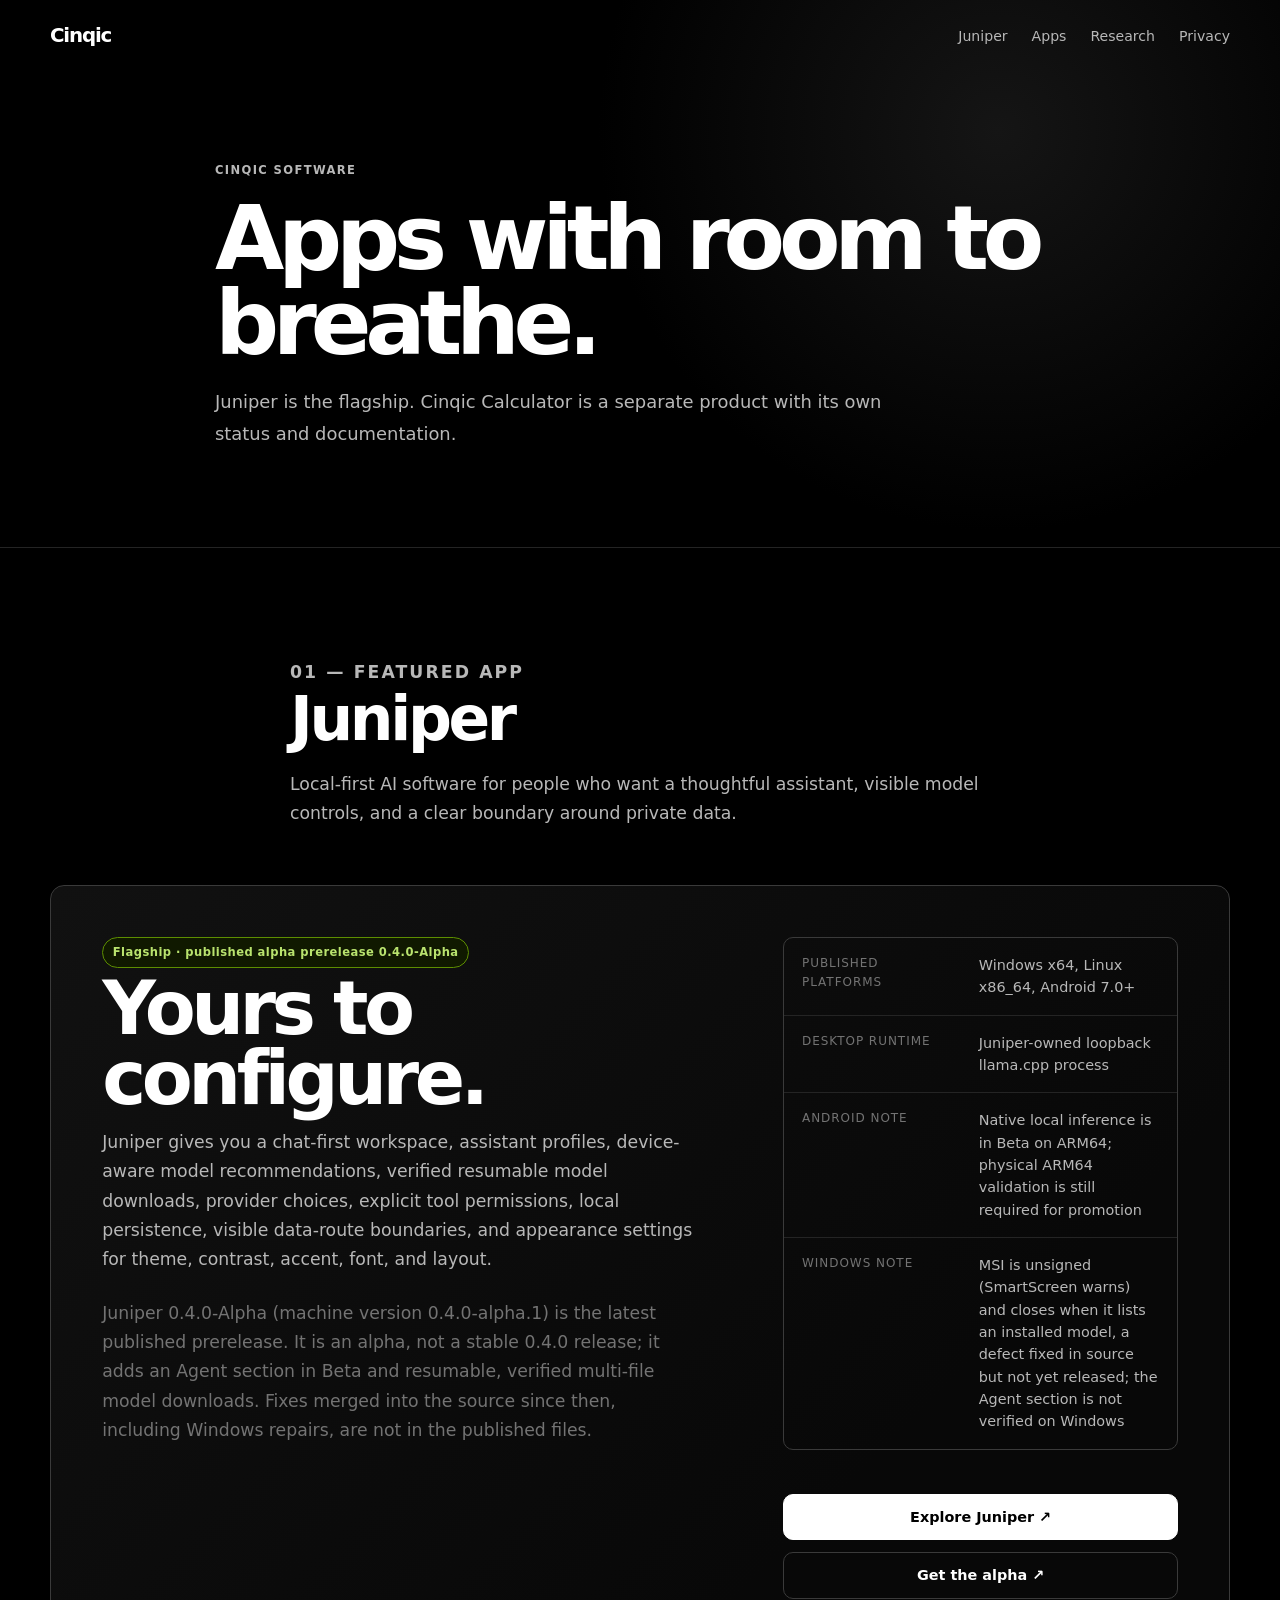
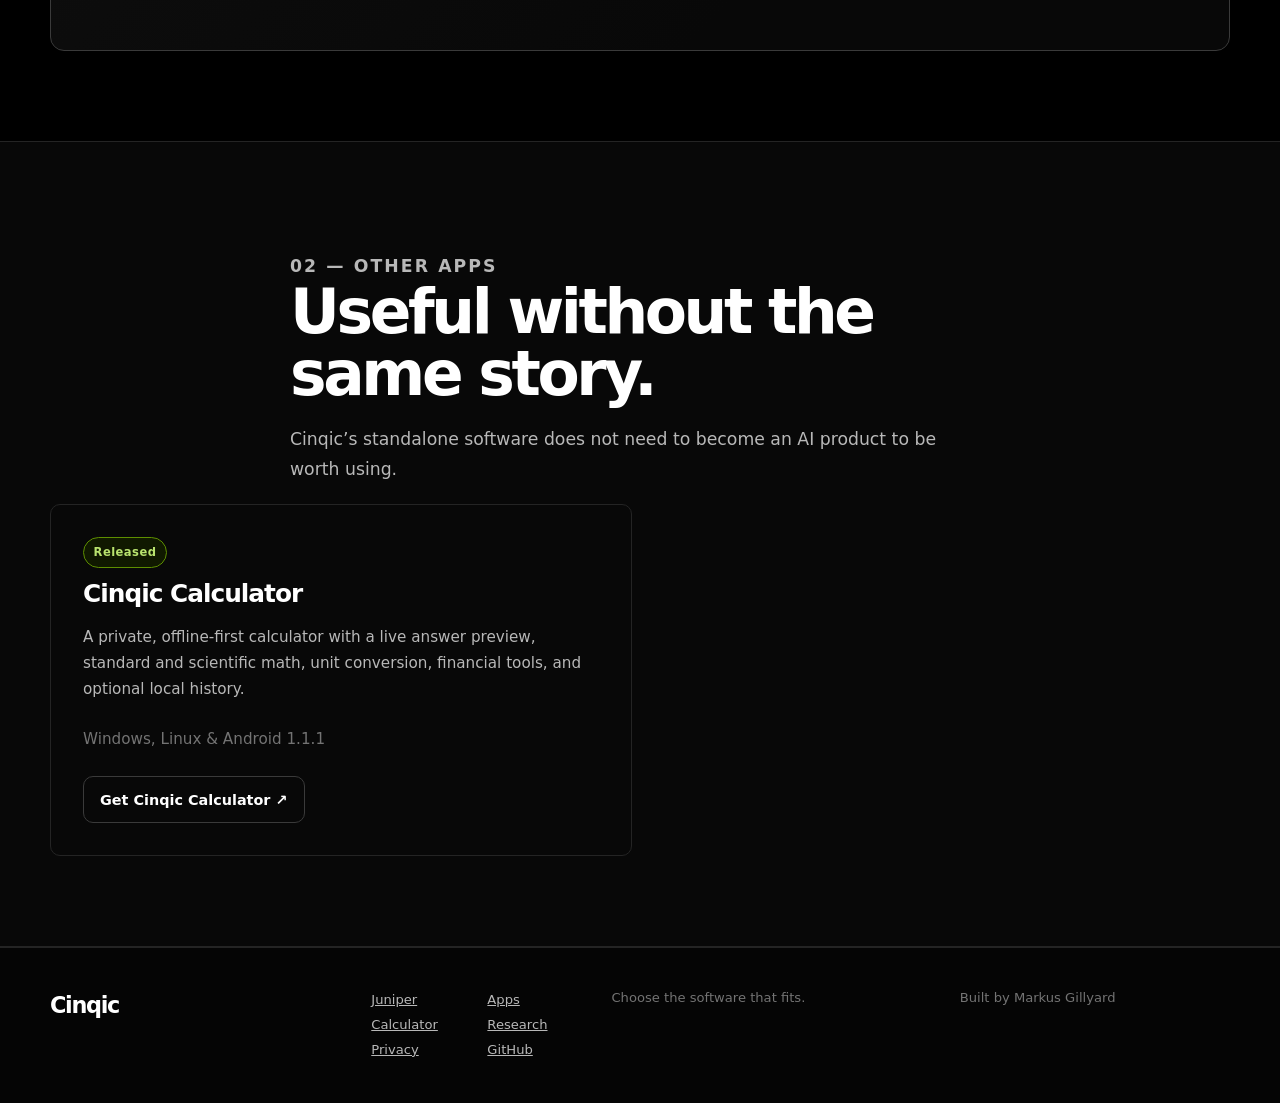
==== commit d8b9bc02: "Reconcile site copy with current releases and research status - company.js: Calculator 1.1.1 on ever" ====
--- a/apps/index.html
+++ b/apps/index.html
@@ -30,15 +30,15 @@
     <section class="section" aria-labelledby="juniper-title">
       <div class="shell section-heading" data-reveal><p class="section-index">01 &mdash; Featured app</p><h2 id="juniper-title">Juniper</h2><p>Local-first AI software for people who want a thoughtful assistant, visible model controls, and a clear boundary around private data.</p></div>
       <div class="shell app-featured" data-reveal>
-        <div class="app-featured-copy"><span class="status-pill status-pill--active">Flagship · published alpha prerelease 0.4.0-Alpha</span><h2>Yours to configure.</h2><p>Juniper gives you a chat-first workspace, assistant profiles, device-aware model recommendations, verified resumable model downloads, provider choices, explicit tool permissions, local persistence, visible data-route boundaries, and appearance settings for theme, contrast, accent, font, and layout.</p><p class="detail-note">Juniper 0.4.0-Alpha (machine version 0.4.0-alpha.1) is the current source version and the latest published prerelease. It is an alpha, not a stable 0.4.0 release; it adds an Agent section in Beta and resumable, verified multi-file model downloads.</p></div>
-        <div class="app-featured-side"><dl class="spec-panel" aria-label="Juniper availability"><div><dt>Published platforms</dt><dd>Windows x64, Linux x86_64, Android 7.0+</dd></div><div><dt>Desktop runtime</dt><dd>Juniper-owned loopback llama.cpp process</dd></div><div><dt>Android note</dt><dd>Native local inference is in Beta on ARM64; physical ARM64 validation is still required for promotion</dd></div><div><dt>Windows note</dt><dd>MSI is unsigned (SmartScreen warns); the Agent section is not verified on Windows</dd></div></dl><div class="button-row"><a class="button primary" href="/juniper/">Explore Juniper ↗</a><a class="button secondary" href="https://github.com/Cinqic-Research/Juniper-App/releases/tag/v0.4.0-alpha.1" rel="noopener noreferrer">Get the alpha ↗</a></div></div>
+        <div class="app-featured-copy"><span class="status-pill status-pill--active">Flagship · published alpha prerelease 0.4.0-Alpha</span><h2>Yours to configure.</h2><p>Juniper gives you a chat-first workspace, assistant profiles, device-aware model recommendations, verified resumable model downloads, provider choices, explicit tool permissions, local persistence, visible data-route boundaries, and appearance settings for theme, contrast, accent, font, and layout.</p><p class="detail-note">Juniper 0.4.0-Alpha (machine version 0.4.0-alpha.1) is the latest published prerelease. It is an alpha, not a stable 0.4.0 release; it adds an Agent section in Beta and resumable, verified multi-file model downloads. Fixes merged into the source since then, including Windows repairs, are not in the published files.</p></div>
+        <div class="app-featured-side"><dl class="spec-panel" aria-label="Juniper availability"><div><dt>Published platforms</dt><dd>Windows x64, Linux x86_64, Android 7.0+</dd></div><div><dt>Desktop runtime</dt><dd>Juniper-owned loopback llama.cpp process</dd></div><div><dt>Android note</dt><dd>Native local inference is in Beta on ARM64; physical ARM64 validation is still required for promotion</dd></div><div><dt>Windows note</dt><dd>MSI is unsigned (SmartScreen warns) and closes when it lists an installed model, a defect fixed in source but not yet released; the Agent section is not verified on Windows</dd></div></dl><div class="button-row"><a class="button primary" href="/juniper/">Explore Juniper ↗</a><a class="button secondary" href="https://github.com/Cinqic-Research/Juniper-App/releases/tag/v0.4.0-alpha.1" rel="noopener noreferrer">Get the alpha ↗</a></div></div>
       </div>
     </section>
 
     <section class="section section--soft" aria-labelledby="other-apps-title">
       <div class="shell section-heading" data-reveal><p class="section-index">02 &mdash; Other apps</p><h2 id="other-apps-title">Useful without the same story.</h2><p>Cinqic&rsquo;s standalone software does not need to become an AI product to be worth using.</p></div>
       <div class="shell app-grid" data-reveal>
-        <article class="app-card"><span class="status-pill status-pill--active">Released</span><h3>Cinqic Calculator</h3><p>A private, offline-first calculator with a live answer preview, standard and scientific math, unit conversion, financial tools, and optional local history.</p><p class="detail-note">Windows, Linux &amp; Android 1.1.0</p><div class="button-row"><a class="button secondary" href="/calculator/">Get Cinqic Calculator ↗</a></div></article>
+        <article class="app-card"><span class="status-pill status-pill--active">Released</span><h3>Cinqic Calculator</h3><p>A private, offline-first calculator with a live answer preview, standard and scientific math, unit conversion, financial tools, and optional local history.</p><p class="detail-note">Windows, Linux &amp; Android 1.1.1</p><div class="button-row"><a class="button secondary" href="/calculator/">Get Cinqic Calculator ↗</a></div></article>
       </div>
     </section>
 
